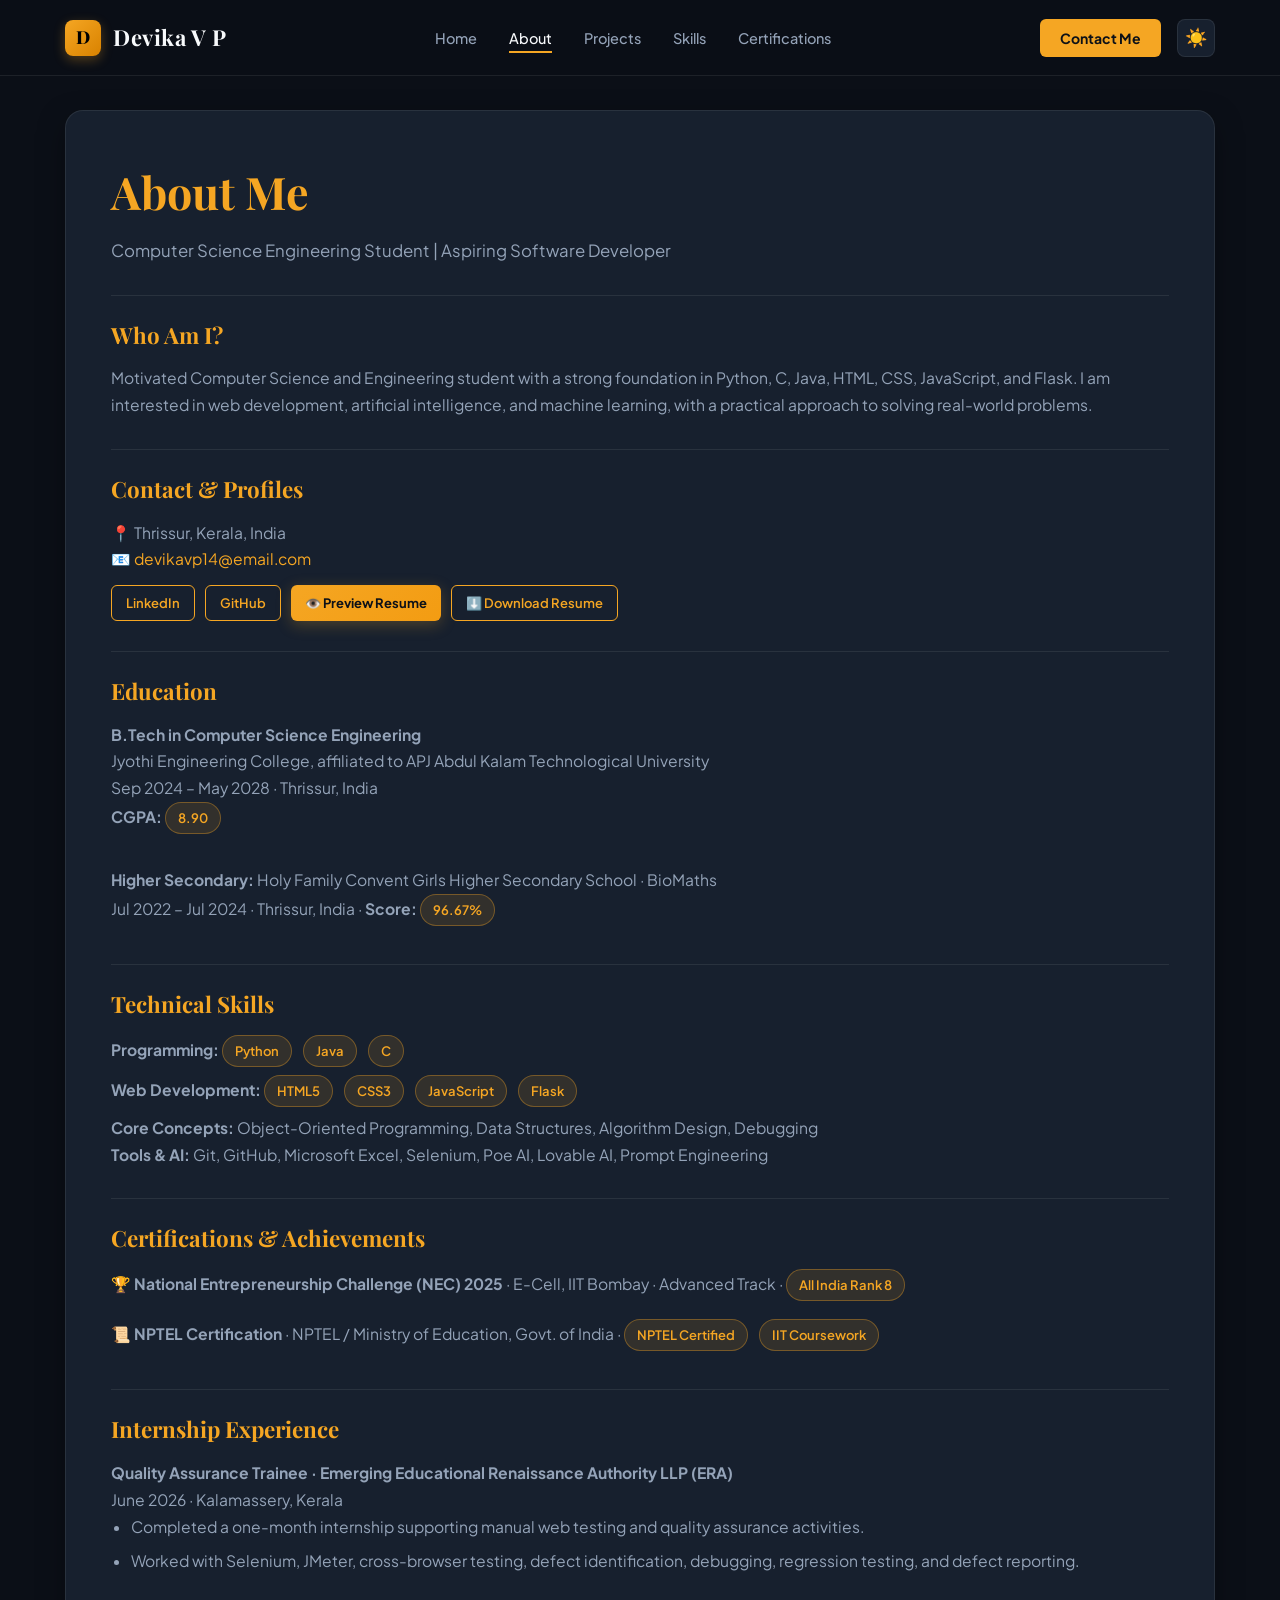
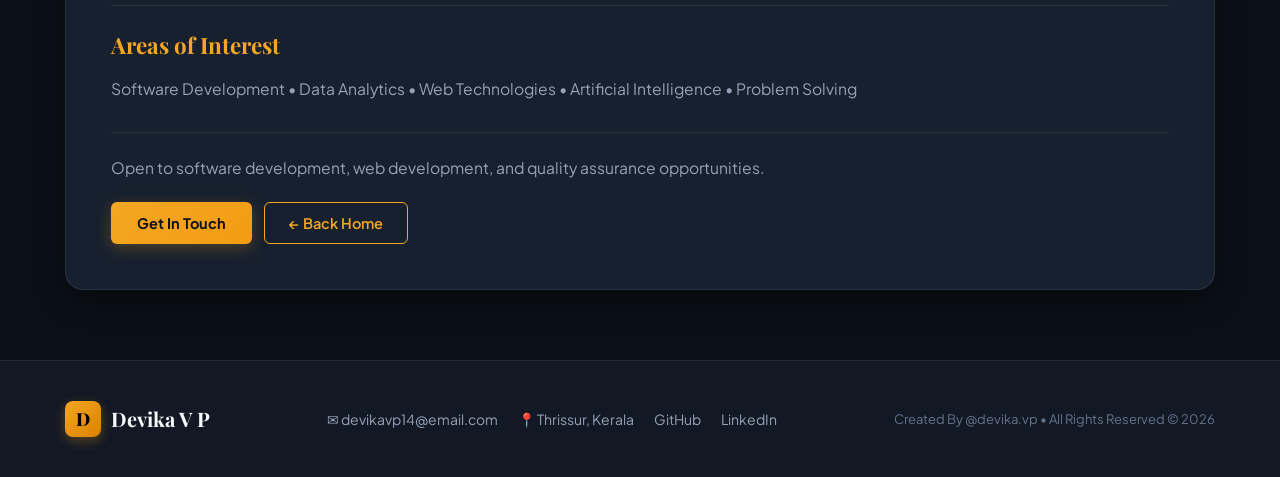
==== html/about.html @ f2f0548e "Initial portfolio" ====
<!DOCTYPE html>
<html lang="en">
<head>
  <meta charset="UTF-8">
  <meta name="viewport" content="width=device-width, initial-scale=1.0">
  <meta name="description" content="About Devika V P — Computer Science Engineering student and aspiring software developer. Skills, education, achievements, certifications, and contact information.">
  <title>About | Devika V P</title>

  <!-- Favicon -->
  <link rel="icon" type="image/svg+xml" href="data:image/svg+xml,<svg xmlns='http://www.w3.org/2000/svg' viewBox='0 0 100 100'><rect width='100' height='100' rx='20' fill='%23f5a623'/><text x='50%' y='68%' font-size='65' font-weight='bold' font-family='Georgia, serif' text-anchor='middle' fill='%23000000'>D</text></svg>">
  <link rel="stylesheet" href="style.css">

  <!-- Open Graph & Social Share Card Meta Tags -->
  <meta property="og:type" content="website">
  <meta property="og:title" content="About | Devika V P">
  <meta property="og:description" content="B.Tech Computer Science Engineering student @ Jyothi Engineering College. Skills, education, NPTEL Certification, AIR 8 NEC 2025 achievement, and contact info.">
  <meta property="og:image" content="images/Avatar.jpg">
  <meta property="og:url" content="https://devika-vp.github.io/about.html">

  <meta name="twitter:card" content="summary_large_image">
  <meta name="twitter:title" content="About | Devika V P">
  <meta name="twitter:description" content="B.Tech Computer Science Engineering student @ Jyothi Engineering College. Skills, education, NPTEL Certification, AIR 8 NEC 2025 achievement, and contact info.">
  <meta name="twitter:image" content="images/Avatar.jpg">
</head>
<body class="solo-trip-page">

  <!-- 🔝 NAVBAR & SCROLL PROGRESS -->
  <header class="navbar">
    <div class="scroll-progress-bar" id="scrollProgress"></div>
    <div class="container">
      <a href="index.html" class="logo" aria-label="Devika V P Home">
        <span class="logo-badge">D</span>
        <span>Devika V P</span>
      </a>

      <nav aria-label="Main Navigation">
        <ul class="nav-links" id="navLinks">
          <li><a href="index.html">Home</a></li>
          <li><a href="about.html" aria-current="page">About</a></li>
          <li><a href="projects.html">Projects</a></li>
          <li><a href="index.html#skills">Skills</a></li>
          <li><a href="index.html#certifications">Certifications</a></li>
        </ul>
      </nav>

      <div class="nav-actions">
        <a href="index.html#contact" class="nav-cta-btn">Contact Me</a>
        <button class="theme-toggle-btn" id="themeToggle" type="button" aria-label="Toggle light or dark theme">
          <span class="theme-icon">🌙</span>
        </button>
        <button class="mobile-toggle" id="mobileToggle" type="button" aria-label="Toggle menu">
          ☰
        </button>
      </div>
    </div>
  </header>

  <main class="scene">
    <div class="container">
      <div class="detail-card">

        <h1 class="main-title">About Me</h1>

        <p class="subtitle">
          Computer Science Engineering Student | Aspiring Software Developer
        </p>

        <div class="detail-section about-intro-card">
          <h2>Who Am I?</h2>
          <p class="detail-intro">
            Motivated Computer Science and Engineering student with a strong foundation in Python, C, Java, HTML, CSS, JavaScript, and Flask. I am interested in web development, artificial intelligence, and machine learning, with a practical approach to solving real-world problems.
          </p>
        </div>

        <!-- CONTACT -->
        <div class="detail-section">
          <h2>Contact &amp; Profiles</h2>
          <p>📍 Thrissur, Kerala, India</p>
          <p>📧 <a href="mailto:devikavp14@email.com">devikavp14@email.com</a></p>
          <p style="margin-top: 12px; display: flex; gap: 10px; flex-wrap: wrap;">
            <a href="https://www.linkedin.com/in/devika-v-p-40b480354" target="_blank" rel="noopener noreferrer" class="btn-gold-outline" style="height: 36px; padding: 0 14px; font-size: 13px;">LinkedIn</a>
            <a href="https://github.com/devika-vp" target="_blank" rel="noopener noreferrer" class="btn-gold-outline" style="height: 36px; padding: 0 14px; font-size: 13px;">GitHub</a>
            <a href="#" class="btn-gold-solid btn-open-resume-modal" style="height: 36px; padding: 0 14px; font-size: 13px;">👁️ Preview Resume</a>
            <a href="CV-1.pdf" target="_blank" rel="noopener noreferrer" class="btn-gold-outline" style="height: 36px; padding: 0 14px; font-size: 13px;">⬇️ Download Resume</a>
          </p>
        </div>

        <!-- EDUCATION -->
        <div class="detail-section">
          <h2>Education</h2>
          <p><strong>B.Tech in Computer Science Engineering</strong></p>
          <p>Jyothi Engineering College, affiliated to APJ Abdul Kalam Technological University</p>
          <p>Sep 2024 – May 2028 · Thrissur, India</p>
          <p><strong>CGPA:</strong> <span class="badge-tag">8.90</span></p>
          <br>
          <p><strong>Higher Secondary:</strong> Holy Family Convent Girls Higher Secondary School · BioMaths</p>
          <p>Jul 2022 – Jul 2024 · Thrissur, India · <strong>Score:</strong> <span class="badge-tag">96.67%</span></p>
        </div>

        <!-- SKILLS -->
        <div class="detail-section">
          <h2>Technical Skills</h2>
          <p><strong>Programming:</strong> <span class="badge-tag">Python</span> <span class="badge-tag">Java</span> <span class="badge-tag">C</span></p>
          <p><strong>Web Development:</strong> <span class="badge-tag">HTML5</span> <span class="badge-tag">CSS3</span> <span class="badge-tag">JavaScript</span> <span class="badge-tag">Flask</span></p>
          <p><strong>Core Concepts:</strong> Object-Oriented Programming, Data Structures, Algorithm Design, Debugging</p>
          <p><strong>Tools &amp; AI:</strong> Git, GitHub, Microsoft Excel, Selenium, Poe AI, Lovable AI, Prompt Engineering</p>
        </div>

        <!-- CERTIFICATIONS & ACHIEVEMENTS -->
        <div class="detail-section">
          <h2>Certifications &amp; Achievements</h2>
          <p style="margin-bottom: 10px;">🏆 <strong>National Entrepreneurship Challenge (NEC) 2025</strong> · E-Cell, IIT Bombay · Advanced Track · <span class="badge-tag">All India Rank 8</span></p>
          <p>📜 <strong>NPTEL Certification</strong> · NPTEL / Ministry of Education, Govt. of India · <span class="badge-tag">NPTEL Certified</span> <span class="badge-tag">IIT Coursework</span></p>
        </div>

        <div class="detail-section">
          <h2>Internship Experience</h2>
          <p><strong>Quality Assurance Trainee · Emerging Educational Renaissance Authority LLP (ERA)</strong></p>
          <p>June 2026 · Kalamassery, Kerala</p>
          <ul>
            <li>Completed a one-month internship supporting manual web testing and quality assurance activities.</li>
            <li>Worked with Selenium, JMeter, cross-browser testing, defect identification, debugging, regression testing, and defect reporting.</li>
          </ul>
        </div>

        <!-- INTERESTS -->
        <div class="detail-section">
          <h2>Areas of Interest</h2>
          <p>Software Development • Data Analytics • Web Technologies • Artificial Intelligence • Problem Solving</p>
        </div>

        <!-- CTA -->
        <div class="detail-section">
          <p class="detail-intro">
            Open to software development, web development, and quality assurance opportunities.
          </p>
          <div style="margin-top: 20px; display: flex; gap: 12px;">
            <a href="index.html#contact" class="btn-gold-solid">Get In Touch</a>
            <a href="index.html" class="btn-gold-outline">← Back Home</a>
          </div>
        </div>

      </div>
    </div>
  </main>

  <!-- 📄 RESUME PREVIEW MODAL -->
  <div class="modal-overlay" id="resumeModal" aria-hidden="true">
    <div class="modal-container">
      <div class="modal-header">
        <h3>Devika V P — Resume</h3>
        <button class="modal-close-btn" id="closeResumeModal" type="button" aria-label="Close resume preview">&times;</button>
      </div>
      <div class="modal-body">
        <iframe src="CV-1.pdf" title="Devika V P Resume PDF Preview"></iframe>
      </div>
    </div>
  </div>

  <!-- 🔝 BACK TO TOP BUTTON -->
  <button class="back-to-top-btn" id="backToTop" type="button" aria-label="Back to top">↑</button>

  <footer class="site-footer">
    <div class="container">
      <div class="footer-content">
        <div class="footer-logo">
          <span class="logo-badge">D</span>
          <span class="footer-brand">Devika V P</span>
        </div>
        <div class="footer-contact">
          <a href="mailto:devikavp14@email.com">✉ devikavp14@email.com</a>
          <span>📍 Thrissur, Kerala</span>
          <a href="https://github.com/devika-vp" target="_blank" rel="noopener noreferrer">GitHub</a>
          <a href="https://www.linkedin.com/in/devika-v-p-40b480354" target="_blank" rel="noopener noreferrer">LinkedIn</a>
        </div>
        <div class="footer-copyright">
          Created By @devika.vp • All Rights Reserved © <span id="year">2026</span>
        </div>
      </div>
    </div>
  </footer>

  <script src="script.js"></script>
</body>
</html>
---- html/style.css ----
/* ==========================================================================
   DEVIKA V P - PORTFOLIO DESIGN SYSTEM & UNIFIED THEME
   Warm Gold & Dark Slate Theme with Light Mode Toggle Support
   ========================================================================== */

@import url('https://fonts.googleapis.com/css2?family=Playfair+Display:ital,wght@0,500;0,600;0,700;0,800;1,600&family=Plus+Jakarta+Sans:wght@300;400;500;600;700;800&display=swap');

/* ==========================================================================
   THEME VARIABLES & TOKENS
   ========================================================================== */
:root,
[data-theme="dark"] {
  --bg-main: #0b0f17;
  --bg-secondary: #121824;
  --bg-card: #17202e;
  --bg-card-hover: #1e293b;
  --bg-input: #1a2332;
  --navbar-bg: rgba(11, 15, 23, 0.92);
  --navbar-border: rgba(255, 255, 255, 0.08);

  --text-main: #f8fafc;
  --text-muted: #94a3b8;
  --text-dim: #64748b;

  --accent-gold: #f5a623;
  --accent-gold-dark: #d98200;
  --accent-amber: #ff9800;
  --accent-orange: #f39c12;
  --accent-light: #ffe8cc;

  --border-subtle: rgba(255, 255, 255, 0.08);
  --border-gold: rgba(245, 166, 35, 0.35);

  --shadow-card: 0 10px 30px -5px rgba(0, 0, 0, 0.5);
  --shadow-gold: 0 8px 25px rgba(245, 166, 35, 0.25);
  --hero-glow: radial-gradient(circle at 80% 20%, rgba(245, 166, 35, 0.12) 0%, transparent 60%);

  --tag-bg: rgba(245, 166, 35, 0.12);
  --tag-text: #f5a623;

  --font-heading: 'Playfair Display', Georgia, serif;
  --font-body: 'Plus Jakarta Sans', -apple-system, BlinkMacSystemFont, sans-serif;
  --transition-smooth: all 0.3s cubic-bezier(0.4, 0, 0.2, 1);
}

[data-theme="light"] {
  --bg-main: #f8f9fc;
  --bg-secondary: #fffaf3;
  --bg-card: #ffffff;
  --bg-card-hover: #fff7ec;
  --bg-input: #fffaf4;
  --navbar-bg: rgba(248, 249, 252, 0.94);
  --navbar-border: #e8e9ed;

  --text-main: #1e232d;
  --text-muted: #5c6370;
  --text-dim: #8c92a0;

  --accent-gold: #e68a00;
  --accent-gold-dark: #cc7a00;
  --accent-amber: #f59e0b;
  --accent-orange: #ea580c;
  --accent-light: #fff3e0;

  --border-subtle: #eceef2;
  --border-gold: rgba(230, 138, 0, 0.35);

  --shadow-card: 0 12px 30px rgba(55, 45, 25, 0.07);
  --shadow-gold: 0 8px 20px rgba(230, 138, 0, 0.2);
  --hero-glow: radial-gradient(circle at 80% 20%, rgba(245, 158, 11, 0.15) 0%, transparent 60%);

  --tag-bg: #fff1df;
  --tag-text: #d97706;
}

/* RESET & BASE STYLES */
* {
  margin: 0;
  padding: 0;
  box-sizing: border-box;
}

html {
  scroll-behavior: smooth;
}

body {
  font-family: var(--font-body);
  background-color: var(--bg-main);
  color: var(--text-main);
  line-height: 1.6;
  overflow-x: hidden;
  opacity: 0;
  transition: opacity 0.4s ease, background-color 0.3s ease, color 0.3s ease;
  min-height: 100vh;
  display: flex;
  flex-direction: column;
}

body.fade-in-active {
  opacity: 1;
}

body.fade-out-active {
  opacity: 0;
}

a {
  color: var(--accent-gold);
  text-decoration: none;
  transition: var(--transition-smooth);
}

a:hover {
  color: var(--accent-amber);
}

img {
  max-width: 100%;
  height: auto;
  display: block;
}

.container {
  max-width: 1200px;
  margin: 0 auto;
  padding: 0 25px;
  width: 100%;
}

/* ==========================================================================
   NAVIGATION BAR & SCROLL PROGRESS INDICATOR
   ========================================================================== */
.navbar {
  position: fixed;
  top: 0;
  left: 0;
  width: 100%;
  height: 76px;
  background: var(--navbar-bg);
  backdrop-filter: blur(16px);
  -webkit-backdrop-filter: blur(16px);
  border-bottom: 1px solid var(--navbar-border);
  z-index: 1000;
  display: flex;
  align-items: center;
  transition: var(--transition-smooth);
}

.scroll-progress-bar {
  position: absolute;
  bottom: 0;
  left: 0;
  height: 3px;
  background: linear-gradient(90deg, var(--accent-gold), var(--accent-orange));
  width: 0%;
  transition: width 0.1s ease-out;
  z-index: 1001;
}

.navbar .container {
  display: flex;
  justify-content: space-between;
  align-items: center;
}

.logo {
  display: flex;
  align-items: center;
  gap: 12px;
  font-family: var(--font-heading);
  font-size: 22px;
  font-weight: 700;
  color: var(--text-main);
  letter-spacing: 0.5px;
}

.logo-badge {
  width: 36px;
  height: 36px;
  background: linear-gradient(135deg, var(--accent-gold), var(--accent-gold-dark));
  color: #000;
  font-weight: 800;
  font-size: 18px;
  border-radius: 8px;
  display: flex;
  align-items: center;
  justify-content: center;
  font-family: var(--font-heading);
  box-shadow: 0 4px 12px rgba(245, 166, 35, 0.3);
}

.nav-links {
  display: flex;
  align-items: center;
  gap: 32px;
  list-style: none;
}

.nav-links a {
  color: var(--text-muted);
  font-size: 14.5px;
  font-weight: 500;
  position: relative;
  padding: 6px 0;
}

.nav-links a:hover,
.nav-links a[aria-current="page"],
.nav-links a.active {
  color: var(--text-main);
}

.nav-links a::after {
  content: '';
  position: absolute;
  bottom: 0;
  left: 0;
  width: 0%;
  height: 2px;
  background: var(--accent-gold);
  transition: var(--transition-smooth);
}

.nav-links a:hover::after,
.nav-links a[aria-current="page"]::after,
.nav-links a.active::after {
  width: 100%;
}

.nav-actions {
  display: flex;
  align-items: center;
  gap: 16px;
}

.nav-cta-btn {
  display: inline-flex;
  align-items: center;
  justify-content: center;
  background: var(--accent-gold) !important;
  color: #0d1117 !important;
  font-weight: 700 !important;
  font-size: 14px !important;
  padding: 8px 20px !important;
  height: 38px;
  border-radius: 6px !important;
  transition: var(--transition-smooth);
  text-decoration: none !important;
  line-height: 1;
}

.nav-cta-btn:hover {
  background: var(--accent-amber) !important;
  transform: translateY(-2px);
  box-shadow: var(--shadow-gold);
}

.nav-cta-btn::after {
  display: none !important;
}

.theme-toggle-btn {
  background: var(--bg-card);
  border: 1px solid var(--border-subtle);
  color: var(--accent-gold);
  width: 38px;
  height: 38px;
  border-radius: 8px;
  display: flex;
  align-items: center;
  justify-content: center;
  font-size: 18px;
  cursor: pointer;
  transition: var(--transition-smooth);
}

.theme-toggle-btn:hover {
  border-color: var(--accent-gold);
  transform: scale(1.05);
  box-shadow: 0 0 12px rgba(245, 166, 35, 0.3);
}

.mobile-toggle {
  display: none;
  background: none;
  border: none;
  color: var(--text-main);
  font-size: 24px;
  cursor: pointer;
  padding: 4px;
}

/* ==========================================================================
   BUTTONS & FLOATING BACK TO TOP
   ========================================================================== */
.btn-gold-solid {
  display: inline-flex;
  align-items: center;
  justify-content: center;
  gap: 8px;
  background: linear-gradient(135deg, var(--accent-gold), var(--accent-orange));
  color: #0d1118;
  font-weight: 700;
  font-size: 14.5px;
  padding: 12px 26px;
  height: 42px;
  border-radius: 6px;
  border: none;
  cursor: pointer;
  transition: var(--transition-smooth);
  box-shadow: 0 4px 15px rgba(245, 166, 35, 0.25);
  text-decoration: none !important;
}

.btn-gold-solid:hover {
  background: linear-gradient(135deg, var(--accent-amber), var(--accent-gold));
  transform: translateY(-2px);
  box-shadow: 0 8px 25px rgba(245, 166, 35, 0.4);
  color: #000;
}

.btn-gold-outline, .nav-btn {
  display: inline-flex;
  align-items: center;
  justify-content: center;
  gap: 8px;
  background: transparent;
  color: var(--accent-gold);
  font-weight: 600;
  font-size: 14.5px;
  padding: 11px 24px;
  height: 42px;
  border-radius: 6px;
  border: 1.5px solid var(--accent-gold);
  cursor: pointer;
  transition: var(--transition-smooth);
  text-decoration: none !important;
}

.btn-gold-outline:hover, .nav-btn:hover {
  background: rgba(245, 166, 35, 0.12);
  color: var(--accent-amber);
  border-color: var(--accent-amber);
  transform: translateY(-2px);
}

.btn-card-gold {
  display: inline-flex;
  align-items: center;
  justify-content: center;
  background: var(--accent-gold);
  color: #0d1118 !important;
  font-weight: 700;
  font-size: 13.5px;
  padding: 8px 18px;
  height: 38px;
  border-radius: 6px;
  text-align: center;
  transition: var(--transition-smooth);
}

.btn-card-gold:hover {
  background: var(--accent-amber);
  transform: translateY(-2px);
  box-shadow: 0 4px 12px rgba(245, 166, 35, 0.3);
}

.back-to-top-btn {
  position: fixed;
  bottom: 30px;
  right: 30px;
  width: 46px;
  height: 46px;
  border-radius: 50%;
  background: linear-gradient(135deg, var(--accent-gold), var(--accent-orange));
  color: #0d1118;
  border: none;
  font-size: 20px;
  font-weight: 800;
  cursor: pointer;
  display: flex;
  align-items: center;
  justify-content: center;
  box-shadow: 0 8px 20px rgba(245, 166, 35, 0.35);
  opacity: 0;
  visibility: hidden;
  transform: translateY(20px);
  transition: var(--transition-smooth);
  z-index: 1500;
}

.back-to-top-btn.show {
  opacity: 1;
  visibility: visible;
  transform: translateY(0);
}

.back-to-top-btn:hover {
  transform: translateY(-4px);
  box-shadow: 0 12px 28px rgba(245, 166, 35, 0.5);
}

/* ==========================================================================
   HERO SECTION
   ========================================================================== */
.hero-section {
  padding: 140px 0 90px;
  position: relative;
  background: var(--hero-glow);
  overflow: hidden;
}

.hero-grid {
  display: grid;
  grid-template-columns: 1.2fr 0.8fr;
  align-items: center;
  gap: 60px;
}

.hero-greeting {
  font-family: var(--font-body);
  font-size: 1.25rem;
  font-weight: 600;
  color: var(--text-muted);
  margin-bottom: 6px;
}

.hero-name {
  font-family: var(--font-heading);
  font-size: clamp(3rem, 5.5vw, 4.5rem);
  font-weight: 800;
  color: var(--accent-gold);
  line-height: 1.1;
  margin-bottom: 15px;
  letter-spacing: -0.5px;
}

.hero-tagline {
  color: var(--text-muted);
  font-size: 1.1rem;
  margin-bottom: 30px;
  max-width: 520px;
}

.hero-buttons {
  display: flex;
  gap: 16px;
  flex-wrap: wrap;
  margin-bottom: 40px;
}

.social-links {
  display: flex;
  gap: 12px;
  margin-bottom: 20px;
}

.social-links a {
  display: inline-flex;
  align-items: center;
  justify-content: center;
  width: 36px;
  height: 36px;
  border-radius: 8px;
  background: var(--bg-card);
  color: var(--accent-gold);
  border: 1px solid var(--border-subtle);
  transition: var(--transition-smooth);
}

.social-links svg {
  width: 18px;
  height: 18px;
  fill: currentColor;
}

.social-links a:hover {
  color: #fff;
  background: var(--accent-gold);
  border-color: var(--accent-gold);
  transform: translateY(-3px);
}

.hero-avatar-wrapper {
  position: relative;
  display: flex;
  justify-content: center;
  align-items: center;
}

.hero-backdrop-card {
  position: absolute;
  top: -15px;
  right: -15px;
  width: 270px;
  height: 270px;
  background: var(--accent-orange);
  border-radius: 24px;
  opacity: 0.15;
  z-index: 1;
}

.hero-dots-pattern {
  position: absolute;
  top: -35px;
  right: -35px;
  width: 300px;
  height: 300px;
  background-image: radial-gradient(var(--accent-gold) 2px, transparent 2px);
  background-size: 16px 16px;
  opacity: 0.25;
  z-index: 0;
  border-radius: 50%;
}

.hero-avatar-frame {
  position: relative;
  width: 310px;
  height: 310px;
  border-radius: 50%;
  padding: 6px;
  background: var(--bg-main);
  border: 3px dashed var(--accent-gold);
  z-index: 2;
  box-shadow: var(--shadow-card);
}

.hero-avatar-img {
  width: 100%;
  height: 100%;
  object-fit: cover;
  border-radius: 50%;
}

/* ==========================================================================
   SECTIONS & TITLES
   ========================================================================== */
.section {
  padding: 90px 0;
  position: relative;
}

.section-alt {
  background-color: var(--bg-secondary);
}

.section-header {
  text-align: center;
  margin-bottom: 50px;
}

.section-title {
  font-family: var(--font-heading);
  font-size: 2.8rem;
  font-weight: 700;
  color: var(--text-main);
  margin-bottom: 12px;
}

.section-title .accent-text {
  color: var(--accent-gold);
}

.section-subtitle {
  color: var(--text-muted);
  font-size: 1.05rem;
  max-width: 600px;
  margin: 0 auto;
}

/* ==========================================================================
   PROJECT CATEGORY FILTERS & CARDS
   ========================================================================== */
.project-filters {
  display: flex;
  justify-content: center;
  flex-wrap: wrap;
  gap: 12px;
  margin-bottom: 35px;
}

.filter-btn {
  background: var(--bg-card);
  color: var(--text-muted);
  border: 1px solid var(--border-subtle);
  padding: 8px 18px;
  border-radius: 30px;
  font-size: 13.5px;
  font-weight: 600;
  cursor: pointer;
  transition: var(--transition-smooth);
}

.filter-btn:hover,
.filter-btn.active {
  background: var(--accent-gold);
  color: #0d1117;
  border-color: var(--accent-gold);
  box-shadow: var(--shadow-gold);
}

.projects-grid {
  display: grid;
  grid-template-columns: repeat(3, 1fr);
  gap: 28px;
}

.project-card, .project {
  background: var(--bg-card);
  border-radius: 14px;
  overflow: hidden;
  border: 1px solid var(--border-subtle);
  transition: var(--transition-smooth);
  display: flex;
  flex-direction: column;
  box-shadow: var(--shadow-card);
}

.project-card:hover, .project:hover {
  transform: translateY(-6px);
  border-color: var(--border-gold);
  background: var(--bg-card-hover);
  box-shadow: 0 15px 35px rgba(0, 0, 0, 0.3), 0 0 15px rgba(245, 166, 35, 0.15);
}

.project.hide-card {
  display: none !important;
}

.project-thumbnail {
  width: 100%;
  height: 200px;
  position: relative;
  overflow: hidden;
  background: var(--bg-secondary);
}

.project-thumbnail img {
  width: 100%;
  height: 100%;
  object-fit: cover;
  transition: transform 0.5s ease;
}

.project-card:hover .project-thumbnail img {
  transform: scale(1.05);
}

.project-body {
  padding: 24px;
  display: flex;
  flex-direction: column;
  flex-grow: 1;
}

.project-title {
  font-family: var(--font-heading);
  font-size: 1.35rem;
  font-weight: 700;
  color: var(--accent-gold);
  margin-bottom: 10px;
}

.project-desc {
  color: var(--text-muted);
  font-size: 14px;
  line-height: 1.6;
  margin-bottom: 20px;
  flex-grow: 1;
}

.project-btn-wrapper {
  margin-top: auto;
}

/* ==========================================================================
   CERTIFICATIONS & ACHIEVEMENTS SECTION
   ========================================================================== */
.cert-grid {
  display: grid;
  grid-template-columns: repeat(2, 1fr);
  gap: 28px;
  max-width: 1200px;
  margin: 0 auto;
}

.cert-card {
  background: var(--bg-card);
  border: 1px solid var(--border-subtle);
  border-radius: 14px;
  padding: 28px;
  transition: var(--transition-smooth);
  box-shadow: var(--shadow-card);
  display: flex;
  gap: 20px;
  align-items: flex-start;
  position: relative;
}

.cert-card:hover {
  transform: translateY(-5px);
  border-color: var(--border-gold);
  background: var(--bg-card-hover);
  box-shadow: 0 15px 35px rgba(0, 0, 0, 0.3), 0 0 15px rgba(245, 166, 35, 0.15);
}

.cert-icon {
  width: 52px;
  height: 52px;
  min-width: 52px;
  border-radius: 12px;
  background: var(--tag-bg);
  color: var(--accent-gold);
  display: flex;
  align-items: center;
  justify-content: center;
  font-size: 1.5rem;
  border: 1px solid var(--border-gold);
}

.cert-body h3 {
  font-family: var(--font-heading);
  color: var(--text-main);
  font-size: 1.25rem;
  margin-bottom: 4px;
}

.cert-issuer {
  color: var(--accent-gold);
  font-size: 13.5px;
  font-weight: 600;
  margin-bottom: 10px;
}

.cert-desc {
  color: var(--text-muted);
  font-size: 14px;
  line-height: 1.6;
  margin-bottom: 14px;
}

.cert-tags {
  display: flex;
  flex-wrap: wrap;
  gap: 8px;
}

/* ==========================================================================
   SKILLS SECTION
   ========================================================================== */
.skills-grid {
  display: grid;
  grid-template-columns: repeat(4, 1fr);
  gap: 24px;
}

.skill-card {
  background: var(--bg-card);
  border-radius: 14px;
  padding: 30px 22px;
  text-align: center;
  border: 1px solid var(--border-subtle);
  transition: var(--transition-smooth);
  box-shadow: var(--shadow-card);
}

.skill-card:hover {
  transform: translateY(-5px);
  border-color: var(--border-gold);
  background: var(--bg-card-hover);
}

.skill-icon-box {
  width: 52px;
  height: 52px;
  margin: 0 auto 18px;
  background: var(--tag-bg);
  border-radius: 12px;
  display: flex;
  align-items: center;
  justify-content: center;
  color: var(--accent-gold);
  font-size: 22px;
  font-weight: 800;
  border: 1px solid var(--border-gold);
}

.skill-title {
  font-family: var(--font-heading);
  font-size: 1.2rem;
  font-weight: 700;
  color: var(--text-main);
  margin-bottom: 10px;
}

.skill-desc {
  color: var(--text-muted);
  font-size: 13.5px;
  line-height: 1.5;
}

.skill-card-compact {
  text-align: left;
}

.skill-card-compact .skill-icon-box {
  margin: 0 0 12px 0;
  font-size: 14px;
}

.skill-meter {
  height: 6px;
  margin: 12px 0 8px;
  border-radius: 999px;
  background: var(--bg-input);
  overflow: hidden;
}

.skill-meter span {
  display: block;
  height: 100%;
  border-radius: inherit;
  background: linear-gradient(90deg, var(--accent-gold), var(--accent-orange));
}

.skill-card-compact small {
  color: var(--text-muted);
  font-size: 12px;
}

/* ==========================================================================
   ABOUT ME SECTION
   ========================================================================== */
.about-container {
  display: grid;
  grid-template-columns: 0.8fr 1.2fr;
  gap: 50px;
  align-items: center;
  max-width: 1200px;
  margin: 0 auto;
}

.about-visual {
  position: relative;
  display: flex;
  justify-content: center;
}

.about-visual img {
  width: 270px;
  height: 310px;
  object-fit: cover;
  border-radius: 20px;
  border: 3px solid var(--border-gold);
  box-shadow: var(--shadow-card);
}

.about-copy .section-title {
  text-align: left;
}

.about-text {
  color: var(--text-muted);
  font-size: 1.05rem;
  line-height: 1.8;
  margin-bottom: 25px;
}

.about-stats {
  display: flex;
  gap: 32px;
  margin: 25px 0;
}

.about-stats div {
  display: flex;
  flex-direction: column;
}

.about-stats strong {
  color: var(--accent-gold);
  font-family: var(--font-heading);
  font-size: 1.6rem;
}

.about-stats span {
  color: var(--text-muted);
  font-size: 12px;
  text-transform: uppercase;
  letter-spacing: 0.5px;
}

/* ==========================================================================
   EXPERIENCE SECTION
   ========================================================================== */
.experience-container {
  max-width: 1200px;
  margin: 0 auto;
}

.experience-card {
  background: var(--bg-card);
  border: 1px solid var(--border-subtle);
  border-left: 4px solid var(--accent-gold);
  border-radius: 12px;
  padding: 30px;
  box-shadow: var(--shadow-card);
}

.experience-heading {
  display: flex;
  justify-content: space-between;
  gap: 20px;
  align-items: flex-start;
  margin-bottom: 18px;
}

.experience-heading h3 {
  font-family: var(--font-heading);
  color: var(--text-main);
  font-size: 1.35rem;
  margin-bottom: 4px;
}

.experience-heading p,
.experience-card li {
  color: var(--text-muted);
  font-size: 14.5px;
}

.experience-heading span {
  color: var(--accent-gold);
  font-weight: 600;
  font-size: 14px;
}

.experience-card ul {
  padding-left: 20px;
}

.experience-card li {
  margin-bottom: 8px;
}

/* ==========================================================================
   CONTACT SECTION
   ========================================================================== */
.contact-container {
  display: grid;
  grid-template-columns: 0.8fr 1.2fr;
  gap: 50px;
  align-items: center;
  max-width: 1200px;
  margin: 0 auto;
}

.contact-visual img {
  width: 270px;
  height: 310px;
  object-fit: cover;
  border-radius: 20px;
  border: 3px solid var(--border-gold);
  box-shadow: var(--shadow-card);
}

.contact-copy .section-title {
  text-align: left;
}

.contact-email {
  margin-top: 15px;
  font-size: 1.1rem;
}

.contact-email a {
  color: var(--accent-gold);
  font-weight: 700;
}

.contact-form {
  display: flex;
  flex-direction: column;
  gap: 16px;
}

.form-group {
  display: flex;
  flex-direction: column;
  gap: 6px;
  text-align: left;
}

.form-label {
  color: var(--text-muted);
  font-size: 13.5px;
  font-weight: 500;
}

.form-control {
  width: 100%;
  padding: 13px 16px;
  background-color: var(--bg-input);
  border: 1px solid var(--border-subtle);
  border-radius: 8px;
  color: var(--text-main);
  font-family: var(--font-body);
  font-size: 14.5px;
  transition: var(--transition-smooth);
}

.form-control:focus {
  outline: none;
  border-color: var(--accent-gold);
  box-shadow: 0 0 0 3px rgba(245, 166, 35, 0.15);
}

textarea.form-control {
  resize: vertical;
  min-height: 120px;
}

.btn-full-gold {
  width: 100%;
  padding: 14px;
  background: linear-gradient(135deg, var(--accent-gold), var(--accent-orange));
  color: #0d1118;
  font-weight: 700;
  font-size: 15px;
  border: none;
  border-radius: 8px;
  cursor: pointer;
  transition: var(--transition-smooth);
  box-shadow: 0 4px 15px rgba(245, 166, 35, 0.25);
  margin-top: 8px;
}

.btn-full-gold:hover {
  background: linear-gradient(135deg, var(--accent-amber), var(--accent-gold));
  transform: translateY(-2px);
  box-shadow: 0 8px 25px rgba(245, 166, 35, 0.4);
}

/* ==========================================================================
   INTERACTIVE RESUME MODAL
   ========================================================================== */
.modal-overlay {
  position: fixed;
  top: 0;
  left: 0;
  width: 100%;
  height: 100%;
  background: rgba(0, 0, 0, 0.75);
  backdrop-filter: blur(8px);
  -webkit-backdrop-filter: blur(8px);
  z-index: 2000;
  display: flex;
  align-items: center;
  justify-content: center;
  opacity: 0;
  visibility: hidden;
  transition: var(--transition-smooth);
  padding: 20px;
}

.modal-overlay.active {
  opacity: 1;
  visibility: visible;
}

.modal-container {
  background: var(--bg-card);
  border: 1px solid var(--border-gold);
  border-radius: 16px;
  width: 100%;
  max-width: 900px;
  height: 85vh;
  display: flex;
  flex-direction: column;
  overflow: hidden;
  box-shadow: 0 20px 50px rgba(0, 0, 0, 0.6);
  transform: scale(0.92);
  transition: transform 0.3s cubic-bezier(0.34, 1.56, 0.64, 1);
}

.modal-overlay.active .modal-container {
  transform: scale(1);
}

.modal-header {
  padding: 16px 24px;
  background: var(--bg-secondary);
  border-bottom: 1px solid var(--border-subtle);
  display: flex;
  justify-content: space-between;
  align-items: center;
}

.modal-header h3 {
  font-family: var(--font-heading);
  color: var(--accent-gold);
  font-size: 1.25rem;
}

.modal-close-btn {
  background: transparent;
  border: none;
  color: var(--text-muted);
  font-size: 24px;
  cursor: pointer;
  width: 32px;
  height: 32px;
  border-radius: 50%;
  display: flex;
  align-items: center;
  justify-content: center;
  transition: var(--transition-smooth);
}

.modal-close-btn:hover {
  color: var(--accent-gold);
  background: rgba(245, 166, 35, 0.1);
}

.modal-body {
  flex: 1;
  width: 100%;
  height: 100%;
}

.modal-body iframe {
  width: 100%;
  height: 100%;
  border: none;
}

/* ==========================================================================
   UNIFIED DETAIL PAGES (SOLO TRIP, STUDY TRACKER, RISC, ASH)
   ========================================================================== */
.solo-trip-page {
  min-height: 100vh;
  background: var(--bg-main);
  color: var(--text-main);
}

.scene {
  padding-top: 110px;
  padding-bottom: 70px;
  flex: 1;
  width: 100%;
}

.detail-card, .card {
  background: var(--bg-card);
  border: 1px solid var(--border-subtle);
  border-radius: 18px;
  padding: 45px;
  width: 100%;
  max-width: 1200px;
  box-shadow: var(--shadow-card);
  margin: 0 auto;
}

.detail-card h1, .card .main-title, .main-title {
  font-family: var(--font-heading);
  font-size: 2.8rem;
  color: var(--accent-gold);
  margin-bottom: 10px;
}

.subtitle {
  color: var(--text-muted);
  font-size: 1.05rem;
  margin-bottom: 25px;
}

.detail-section {
  margin-top: 30px;
  padding-top: 22px;
  border-top: 1px solid var(--border-subtle);
}

.detail-section h2, .detail-section h3 {
  font-family: var(--font-heading);
  color: var(--accent-gold);
  font-size: 1.4rem;
  margin-bottom: 12px;
}

.detail-section p, .detail-section ul {
  color: var(--text-muted);
  font-size: 0.98rem;
  line-height: 1.7;
}

.detail-section ul {
  padding-left: 20px;
}

.detail-section li {
  margin-bottom: 8px;
}

.badge-tag {
  display: inline-block;
  background: var(--tag-bg);
  color: var(--tag-text);
  font-size: 13px;
  font-weight: 600;
  padding: 4px 12px;
  border-radius: 20px;
  border: 1px solid var(--border-gold);
  margin-right: 8px;
  margin-bottom: 8px;
}

/* Detail Hero Layout */
.solo-hero {
  min-height: 360px;
  display: grid;
  grid-template-columns: 1.1fr 0.9fr;
  align-items: center;
  padding: 120px max(5vw, 25px) 40px;
  gap: 40px;
  background: var(--hero-glow);
  max-width: 1200px;
  margin: 0 auto;
}

.solo-hero-copy {
  max-width: 580px;
}

.solo-eyebrow {
  display: inline-block;
  margin-bottom: 14px;
  padding: 6px 14px;
  border-radius: 20px;
  background: var(--tag-bg);
  color: var(--tag-text);
  font-size: 0.8rem;
  font-weight: 700;
  border: 1px solid var(--border-gold);
}

.solo-hero h1 {
  margin: 0 0 12px;
  color: var(--text-main);
  font-family: var(--font-heading);
  font-size: clamp(2.5rem, 5vw, 4rem);
  line-height: 1.1;
}

.solo-lead {
  color: var(--accent-gold);
  font-size: 1.15rem;
  font-weight: 600;
  margin-bottom: 12px;
}

.solo-intro {
  color: var(--text-muted);
  font-size: 0.95rem;
  line-height: 1.6;
  margin-bottom: 24px;
}

.solo-primary-button {
  display: inline-flex;
  align-items: center;
  gap: 10px;
  padding: 12px 24px;
  border-radius: 8px;
  background: linear-gradient(135deg, var(--accent-gold), var(--accent-orange));
  color: #0d1118;
  font-size: 0.9rem;
  font-weight: 700;
  text-decoration: none;
  box-shadow: var(--shadow-gold);
  transition: var(--transition-smooth);
}

.solo-primary-button:hover {
  transform: translateY(-2px);
  background: linear-gradient(135deg, var(--accent-amber), var(--accent-gold));
  color: #000;
}

.solo-hero-art {
  position: relative;
  display: flex;
  justify-content: center;
  align-items: center;
}

.solo-hero-art img {
  width: 100%;
  max-height: 300px;
  object-fit: cover;
  border-radius: 16px;
  border: 2px solid var(--border-gold);
  box-shadow: var(--shadow-card);
}

.solo-hero-note {
  position: absolute;
  top: -10px;
  right: 10px;
  color: var(--accent-gold);
  font-family: var(--font-heading);
  font-size: 0.95rem;
  font-style: italic;
  background: var(--bg-card);
  padding: 6px 14px;
  border-radius: 12px;
  border: 1px solid var(--border-subtle);
  box-shadow: var(--shadow-card);
}

.solo-detail-grid {
  display: grid;
  grid-template-columns: repeat(2, 1fr);
  gap: 24px;
  max-width: 1200px;
  margin: 0 auto;
  padding: 20px max(5vw, 25px) 40px;
}

.solo-detail-card {
  background: var(--bg-card);
  border: 1px solid var(--border-subtle);
  border-radius: 14px;
  padding: 24px;
  transition: var(--transition-smooth);
  box-shadow: var(--shadow-card);
  display: flex;
  gap: 18px;
  position: relative;
  overflow: hidden;
}

.solo-detail-card:hover {
  transform: translateY(-4px);
  border-color: var(--border-gold);
  background: var(--bg-card-hover);
}

.solo-icon {
  width: 44px;
  height: 44px;
  min-width: 44px;
  border-radius: 10px;
  background: var(--tag-bg);
  color: var(--accent-gold);
  display: flex;
  align-items: center;
  justify-content: center;
  font-size: 1.2rem;
  font-weight: 800;
  border: 1px solid var(--border-gold);
}

.solo-detail-card h2 {
  font-family: var(--font-heading);
  color: var(--text-main);
  font-size: 1.25rem;
  margin-bottom: 8px;
}

.solo-detail-card p,
.solo-detail-card li {
  color: var(--text-muted);
  font-size: 0.9rem;
  line-height: 1.6;
}

.solo-detail-card ul {
  padding-left: 18px;
}

.solo-card-art {
  position: absolute;
  right: 15px;
  bottom: 10px;
  opacity: 0.08;
  font-size: 4rem;
  font-weight: 800;
  color: var(--accent-gold);
  pointer-events: none;
}

.solo-footer-mark {
  text-align: center;
  padding: 20px;
  color: var(--text-dim);
  font-size: 0.8rem;
  letter-spacing: 1px;
}

/* Project detail link list on projects page */
.project {
  background: var(--bg-card);
  border: 1px solid var(--border-subtle);
  border-radius: 14px;
  padding: 28px;
  margin-top: 24px;
  box-shadow: var(--shadow-card);
}

.project-meta {
  color: var(--accent-gold);
  font-size: 13.5px;
  font-weight: 600;
  margin-bottom: 8px;
}

.project-bullets {
  color: var(--text-muted);
  font-size: 14px;
  line-height: 1.6;
  margin: 10px 0 16px;
  padding-left: 20px;
}

.project-bullets strong {
  color: var(--text-main);
}

.project-actions {
  display: flex;
  align-items: center;
  flex-wrap: wrap;
  gap: 12px;
  margin-top: 18px;
}

.project-actions .btn-card-gold,
.project-actions .btn-gold-outline {
  display: inline-flex;
  align-items: center;
  justify-content: center;
  height: 38px;
  padding: 0 18px;
  font-size: 13.5px;
  border-radius: 6px;
}

/* ==========================================================================
   FOOTER (UNIFIED ACROSS ALL PAGES)
   ========================================================================== */
.site-footer {
  background-color: var(--bg-secondary);
  border-top: 1px solid var(--border-subtle);
  padding: 40px 0;
  margin-top: auto;
}

.footer-content {
  display: flex;
  justify-content: space-between;
  align-items: center;
  flex-wrap: wrap;
  gap: 20px;
}

.footer-logo {
  display: flex;
  align-items: center;
  gap: 10px;
}

.footer-brand {
  font-family: var(--font-heading);
  font-weight: 700;
  font-size: 20px;
  color: var(--text-main);
}

.footer-contact {
  display: flex;
  align-items: center;
  gap: 20px;
  color: var(--text-muted);
  font-size: 14px;
  flex-wrap: wrap;
}

.footer-contact a {
  color: var(--text-muted);
}

.footer-contact a:hover {
  color: var(--accent-gold);
}

.footer-copyright {
  color: var(--text-dim);
  font-size: 13px;
}

/* ==========================================================================
   RESPONSIVE MEDIA QUERIES
   ========================================================================== */
@media (max-width: 992px) {
  .hero-grid {
    grid-template-columns: 1fr;
    text-align: center;
    gap: 40px;
  }

  .hero-greeting { font-size: 1.1rem; }
  .hero-name { font-size: 3.2rem; }
  .hero-tagline { margin: 0 auto 25px; }
  .hero-buttons { justify-content: center; }
  .social-links { justify-content: center; }

  .projects-grid, .cert-grid {
    grid-template-columns: 1fr;
  }

  .skills-grid {
    grid-template-columns: repeat(2, 1fr);
  }

  .about-container, .contact-container {
    grid-template-columns: 1fr;
    text-align: center;
  }

  .about-copy .section-title, .contact-copy .section-title {
    text-align: center;
  }

  .about-stats {
    justify-content: center;
  }

  .solo-hero {
    grid-template-columns: 1fr;
    text-align: center;
  }

  .solo-detail-grid {
    grid-template-columns: 1fr;
  }

  .modal-container {
    height: 90vh;
  }
}

@media (max-width: 768px) {
  .navbar {
    height: 68px;
  }

  .mobile-toggle {
    display: block;
  }

  .nav-links {
    position: fixed;
    top: 68px;
    left: 0;
    width: 100%;
    background: var(--bg-card);
    border-bottom: 1px solid var(--border-subtle);
    flex-direction: column;
    padding: 24px;
    gap: 18px;
    transform: translateY(-150%);
    transition: transform 0.3s ease;
    box-shadow: 0 10px 25px rgba(0,0,0,0.3);
  }

  .nav-links.active {
    transform: translateY(0);
  }

  .hero-section {
    padding: 110px 0 60px;
  }

  .hero-name {
    font-size: 2.6rem;
  }

  .projects-grid,
  .skills-grid {
    grid-template-columns: 1fr;
  }

  .section-title {
    font-size: 2.2rem;
  }

  .detail-card, .card {
    padding: 24px;
  }

  .footer-content {
    flex-direction: column;
    text-align: center;
  }

  .footer-contact {
    justify-content: center;
  }
}
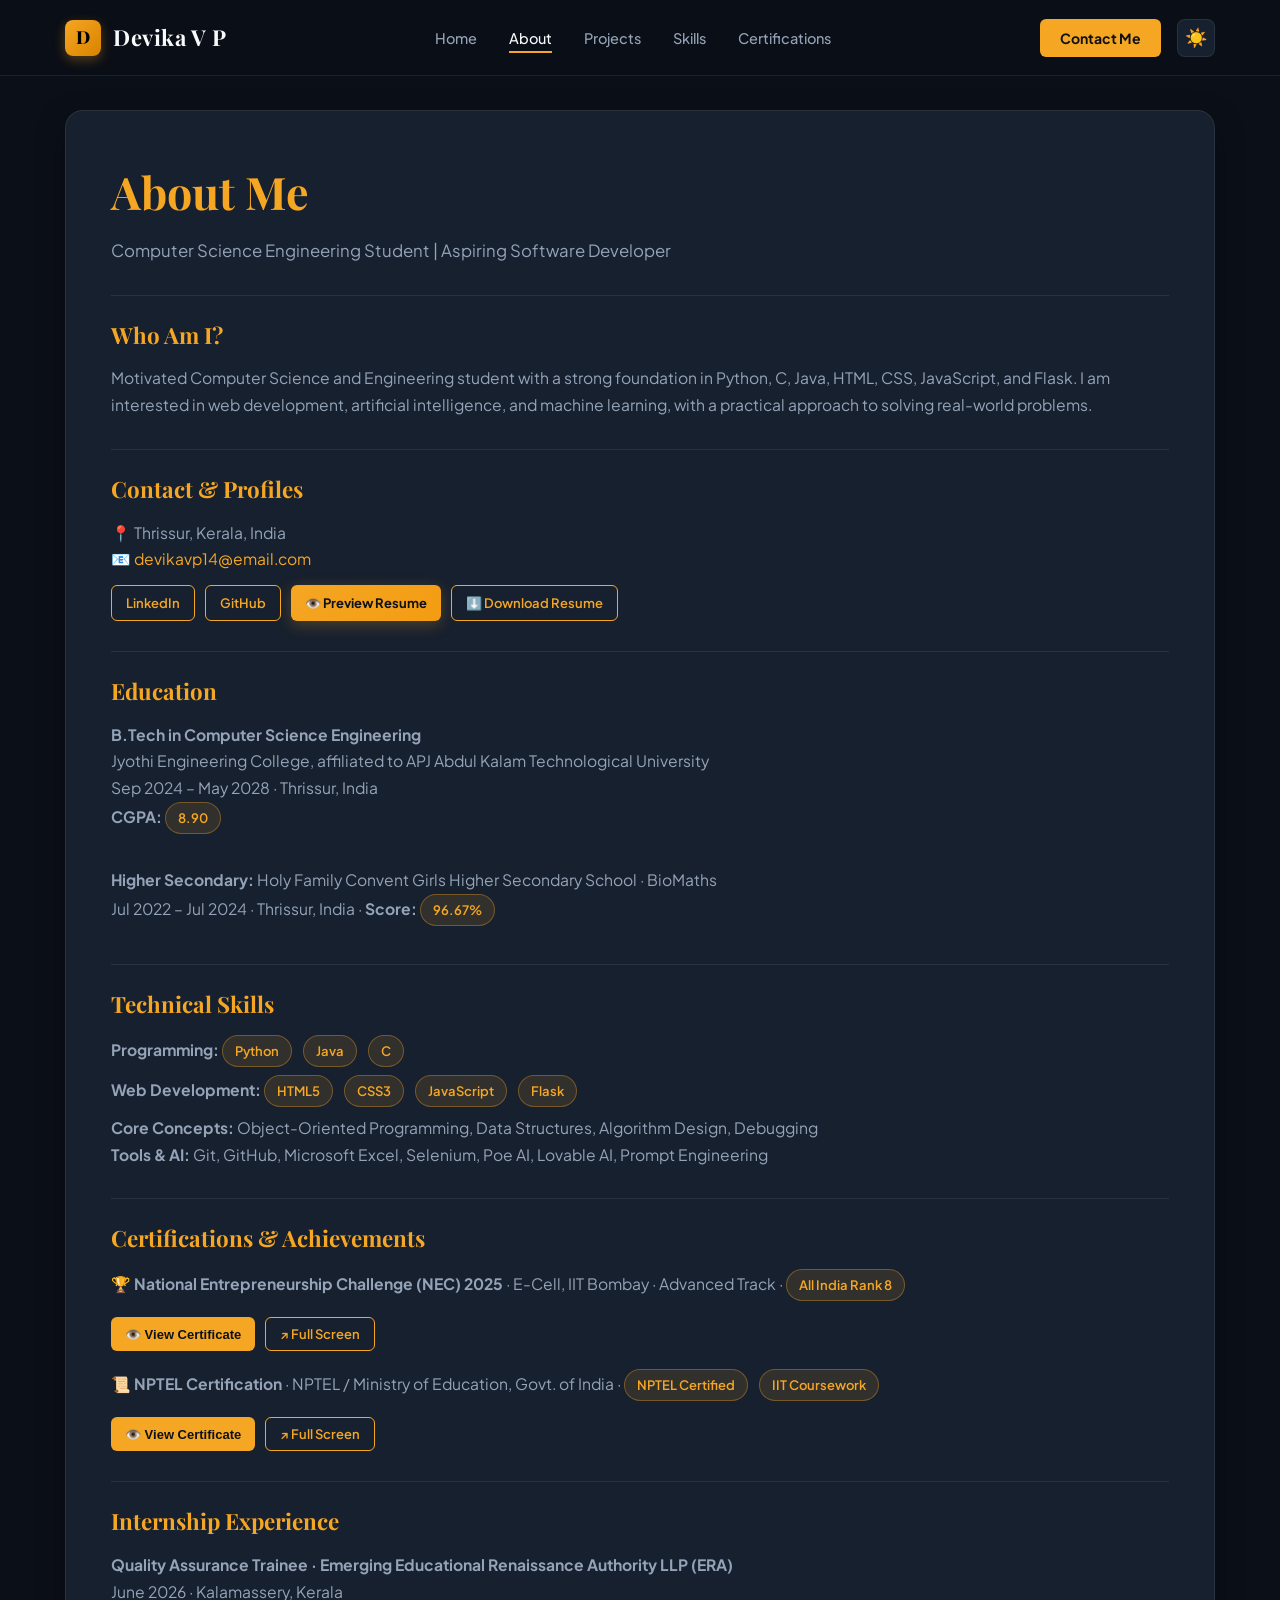
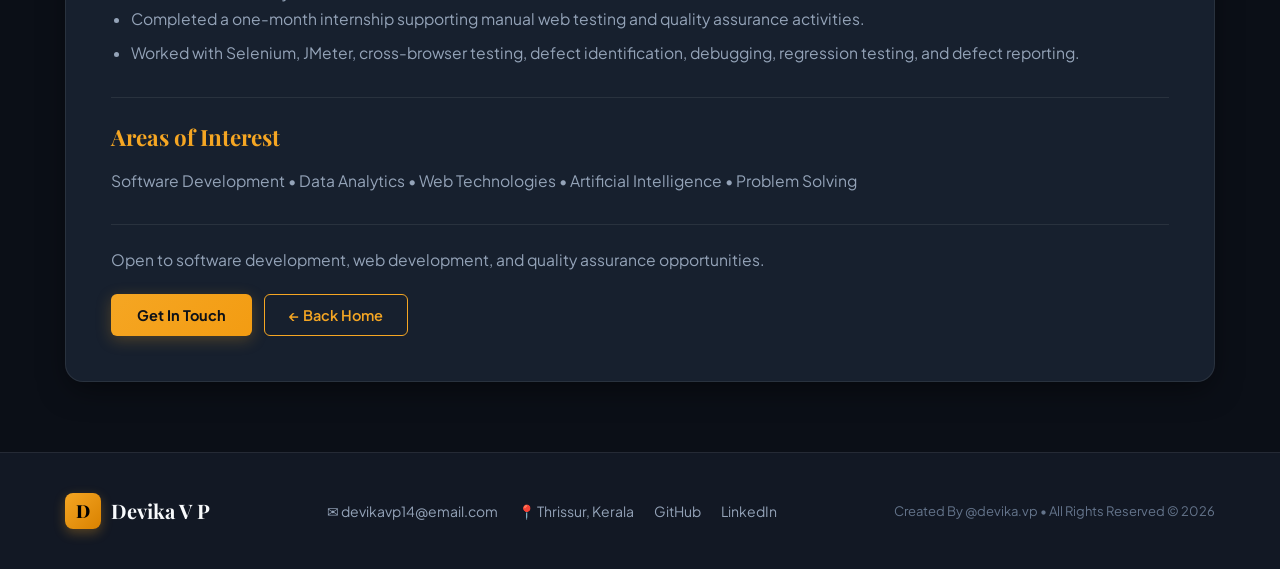
==== commit 40a595c5: "Update profile image" ====
--- a/html/about.html
+++ b/html/about.html
@@ -14,13 +14,13 @@
   <meta property="og:type" content="website">
   <meta property="og:title" content="About | Devika V P">
   <meta property="og:description" content="B.Tech Computer Science Engineering student @ Jyothi Engineering College. Skills, education, NPTEL Certification, AIR 8 NEC 2025 achievement, and contact info.">
-  <meta property="og:image" content="images/Avatar.jpg">
+  <meta property="og:image" content="images/profile.png">
   <meta property="og:url" content="https://devika-vp.github.io/about.html">
 
   <meta name="twitter:card" content="summary_large_image">
   <meta name="twitter:title" content="About | Devika V P">
   <meta name="twitter:description" content="B.Tech Computer Science Engineering student @ Jyothi Engineering College. Skills, education, NPTEL Certification, AIR 8 NEC 2025 achievement, and contact info.">
-  <meta name="twitter:image" content="images/Avatar.jpg">
+  <meta name="twitter:image" content="images/profile.png">
 </head>
 <body class="solo-trip-page">
 
@@ -109,8 +109,20 @@
         <!-- CERTIFICATIONS & ACHIEVEMENTS -->
         <div class="detail-section">
           <h2>Certifications &amp; Achievements</h2>
-          <p style="margin-bottom: 10px;">🏆 <strong>National Entrepreneurship Challenge (NEC) 2025</strong> · E-Cell, IIT Bombay · Advanced Track · <span class="badge-tag">All India Rank 8</span></p>
-          <p>📜 <strong>NPTEL Certification</strong> · NPTEL / Ministry of Education, Govt. of India · <span class="badge-tag">NPTEL Certified</span> <span class="badge-tag">IIT Coursework</span></p>
+          <div style="margin-bottom: 18px;">
+            <p style="margin-bottom: 8px;">🏆 <strong>National Entrepreneurship Challenge (NEC) 2025</strong> · E-Cell, IIT Bombay · Advanced Track · <span class="badge-tag">All India Rank 8</span></p>
+            <div style="display: flex; gap: 10px; margin-top: 6px;">
+              <button type="button" class="btn-cert-view btn-open-cert-modal" data-cert-title="National Entrepreneurship Challenge (NEC) 2025 — Certificate" data-cert-src="images/NEC.png" style="height: 34px; padding: 0 14px; font-size: 13px;">👁️ View Certificate</button>
+              <a href="images/NEC.png" target="_blank" rel="noopener noreferrer" class="btn-cert-link" style="height: 34px; padding: 0 14px; font-size: 13px;">↗️ Full Screen</a>
+            </div>
+          </div>
+          <div>
+            <p style="margin-bottom: 8px;">📜 <strong>NPTEL Certification</strong> · NPTEL / Ministry of Education, Govt. of India · <span class="badge-tag">NPTEL Certified</span> <span class="badge-tag">IIT Coursework</span></p>
+            <div style="display: flex; gap: 10px; margin-top: 6px;">
+              <button type="button" class="btn-cert-view btn-open-cert-modal" data-cert-title="NPTEL Certification — Certificate" data-cert-src="images/NPTEL.png" style="height: 34px; padding: 0 14px; font-size: 13px;">👁️ View Certificate</button>
+              <a href="images/NPTEL.png" target="_blank" rel="noopener noreferrer" class="btn-cert-link" style="height: 34px; padding: 0 14px; font-size: 13px;">↗️ Full Screen</a>
+            </div>
+          </div>
         </div>
 
         <div class="detail-section">
@@ -157,6 +169,22 @@
     </div>
   </div>
 
+  <!-- 📜 CERTIFICATE PREVIEW MODAL -->
+  <div class="modal-overlay" id="certModal" aria-hidden="true">
+    <div class="modal-container cert-modal-container">
+      <div class="modal-header">
+        <h3 id="certModalTitle">Certificate Preview</h3>
+        <div class="modal-header-actions">
+          <a href="#" id="certModalDownload" target="_blank" rel="noopener noreferrer" class="btn-modal-action">↗️ Open Full Image</a>
+          <button class="modal-close-btn" id="closeCertModal" type="button" aria-label="Close certificate preview">&times;</button>
+        </div>
+      </div>
+      <div class="modal-body cert-modal-body">
+        <img src="" id="certModalImg" alt="Certificate Preview">
+      </div>
+    </div>
+  </div>
+
   <!-- 🔝 BACK TO TOP BUTTON -->
   <button class="back-to-top-btn" id="backToTop" type="button" aria-label="Back to top">↑</button>
 
--- a/html/style.css
+++ b/html/style.css
@@ -672,6 +672,10 @@
 
 .project-btn-wrapper {
   margin-top: auto;
+  display: flex;
+  align-items: center;
+  gap: 8px;
+  flex-wrap: wrap;
 }
 
 /* ==========================================================================
@@ -746,6 +750,106 @@
   gap: 8px;
 }
 
+.cert-actions {
+  margin-top: 16px;
+  display: flex;
+  align-items: center;
+  gap: 10px;
+  flex-wrap: wrap;
+}
+
+.btn-cert-view {
+  display: inline-flex;
+  align-items: center;
+  justify-content: center;
+  gap: 6px;
+  background: var(--accent-gold);
+  color: #0d1118;
+  font-weight: 700;
+  font-size: 13px;
+  padding: 8px 16px;
+  height: 36px;
+  border-radius: 6px;
+  border: none;
+  cursor: pointer;
+  transition: var(--transition-smooth);
+}
+
+.btn-cert-view:hover {
+  background: var(--accent-amber);
+  transform: translateY(-2px);
+  box-shadow: 0 4px 12px rgba(245, 166, 35, 0.3);
+}
+
+.btn-cert-link {
+  display: inline-flex;
+  align-items: center;
+  justify-content: center;
+  gap: 6px;
+  background: transparent;
+  color: var(--accent-gold);
+  font-weight: 600;
+  font-size: 13px;
+  padding: 7px 14px;
+  height: 36px;
+  border-radius: 6px;
+  border: 1.5px solid var(--accent-gold);
+  text-decoration: none !important;
+  transition: var(--transition-smooth);
+}
+
+.btn-cert-link:hover {
+  background: rgba(245, 166, 35, 0.12);
+  color: var(--accent-amber);
+  border-color: var(--accent-amber);
+  transform: translateY(-2px);
+}
+
+.cert-modal-container {
+  max-width: 950px;
+  height: auto;
+  max-height: 90vh;
+}
+
+.cert-modal-body {
+  display: flex;
+  align-items: center;
+  justify-content: center;
+  padding: 20px;
+  overflow: auto;
+  background: var(--bg-secondary);
+}
+
+.cert-modal-body img {
+  max-width: 100%;
+  max-height: 75vh;
+  object-fit: contain;
+  border-radius: 8px;
+  box-shadow: var(--shadow-card);
+}
+
+.modal-header-actions {
+  display: flex;
+  align-items: center;
+  gap: 12px;
+}
+
+.btn-modal-action {
+  font-size: 13px;
+  color: var(--accent-gold);
+  font-weight: 600;
+  padding: 4px 12px;
+  border-radius: 6px;
+  border: 1px solid var(--border-gold);
+  text-decoration: none !important;
+  transition: var(--transition-smooth);
+}
+
+.btn-modal-action:hover {
+  background: var(--tag-bg);
+  color: var(--accent-amber);
+}
+
 /* ==========================================================================
    SKILLS SECTION
    ========================================================================== */
@@ -949,39 +1053,67 @@
 .contact-container {
   display: grid;
   grid-template-columns: 0.8fr 1.2fr;
-  gap: 50px;
-  align-items: center;
-  max-width: 1200px;
+  gap: 40px;
+  align-items: stretch;
+  max-width: 1100px;
   margin: 0 auto;
 }
 
+.contact-info {
+  display: flex;
+  flex-direction: column;
+  align-items: center;
+  justify-content: center;
+  gap: 20px;
+  text-align: center;
+  background: var(--bg-card);
+  padding: 35px 25px;
+  border-radius: 16px;
+  border: 1px solid var(--border-subtle);
+  box-shadow: var(--shadow-card);
+}
+
 .contact-visual img {
-  width: 270px;
-  height: 310px;
+  width: 220px;
+  height: 250px;
   object-fit: cover;
-  border-radius: 20px;
+  border-radius: 16px;
   border: 3px solid var(--border-gold);
   box-shadow: var(--shadow-card);
 }
 
-.contact-copy .section-title {
-  text-align: left;
-}
-
-.contact-email {
-  margin-top: 15px;
-  font-size: 1.1rem;
+.contact-details {
+  display: flex;
+  flex-direction: column;
+  gap: 10px;
+  align-items: center;
+}
+
+.contact-email,
+.contact-location {
+  font-size: 1rem;
+  color: var(--text-muted);
 }
 
 .contact-email a {
   color: var(--accent-gold);
   font-weight: 700;
+  transition: var(--transition-smooth);
+}
+
+.contact-email a:hover {
+  color: var(--accent-amber);
 }
 
 .contact-form {
   display: flex;
   flex-direction: column;
   gap: 16px;
+  background: var(--bg-card);
+  padding: 35px 30px;
+  border-radius: 16px;
+  border: 1px solid var(--border-subtle);
+  box-shadow: var(--shadow-card);
 }
 
 .form-group {
@@ -1499,6 +1631,63 @@
 }
 
 /* ==========================================================================
+   COPY BUTTON & TOAST NOTIFICATION SYSTEM
+   ========================================================================== */
+.btn-copy-email {
+  background: var(--tag-bg);
+  color: var(--accent-gold);
+  border: 1px solid var(--border-gold);
+  border-radius: 6px;
+  padding: 3px 10px;
+  font-size: 12px;
+  font-weight: 600;
+  cursor: pointer;
+  margin-left: 8px;
+  transition: var(--transition-smooth);
+}
+
+.btn-copy-email:hover {
+  background: var(--accent-gold);
+  color: #0d1118;
+  transform: translateY(-1px);
+  box-shadow: 0 4px 10px rgba(245, 166, 35, 0.3);
+}
+
+.toast-container {
+  position: fixed;
+  bottom: 30px;
+  left: 30px;
+  z-index: 3000;
+  display: flex;
+  flex-direction: column;
+  gap: 10px;
+  pointer-events: none;
+}
+
+.toast {
+  background: var(--bg-card);
+  border: 1px solid var(--border-gold);
+  color: var(--text-main);
+  padding: 12px 20px;
+  border-radius: 10px;
+  font-size: 14px;
+  font-weight: 600;
+  box-shadow: 0 10px 30px rgba(0, 0, 0, 0.5);
+  display: flex;
+  align-items: center;
+  gap: 10px;
+  opacity: 0;
+  transform: translateY(20px);
+  transition: all 0.3s cubic-bezier(0.34, 1.56, 0.64, 1);
+  pointer-events: auto;
+}
+
+.toast.show {
+  opacity: 1;
+  transform: translateY(0);
+}
+
+/* ==========================================================================
    RESPONSIVE MEDIA QUERIES
    ========================================================================== */
 @media (max-width: 992px) {
@@ -1527,7 +1716,7 @@
     text-align: center;
   }
 
-  .about-copy .section-title, .contact-copy .section-title {
+  .about-copy .section-title {
     text-align: center;
   }
 
